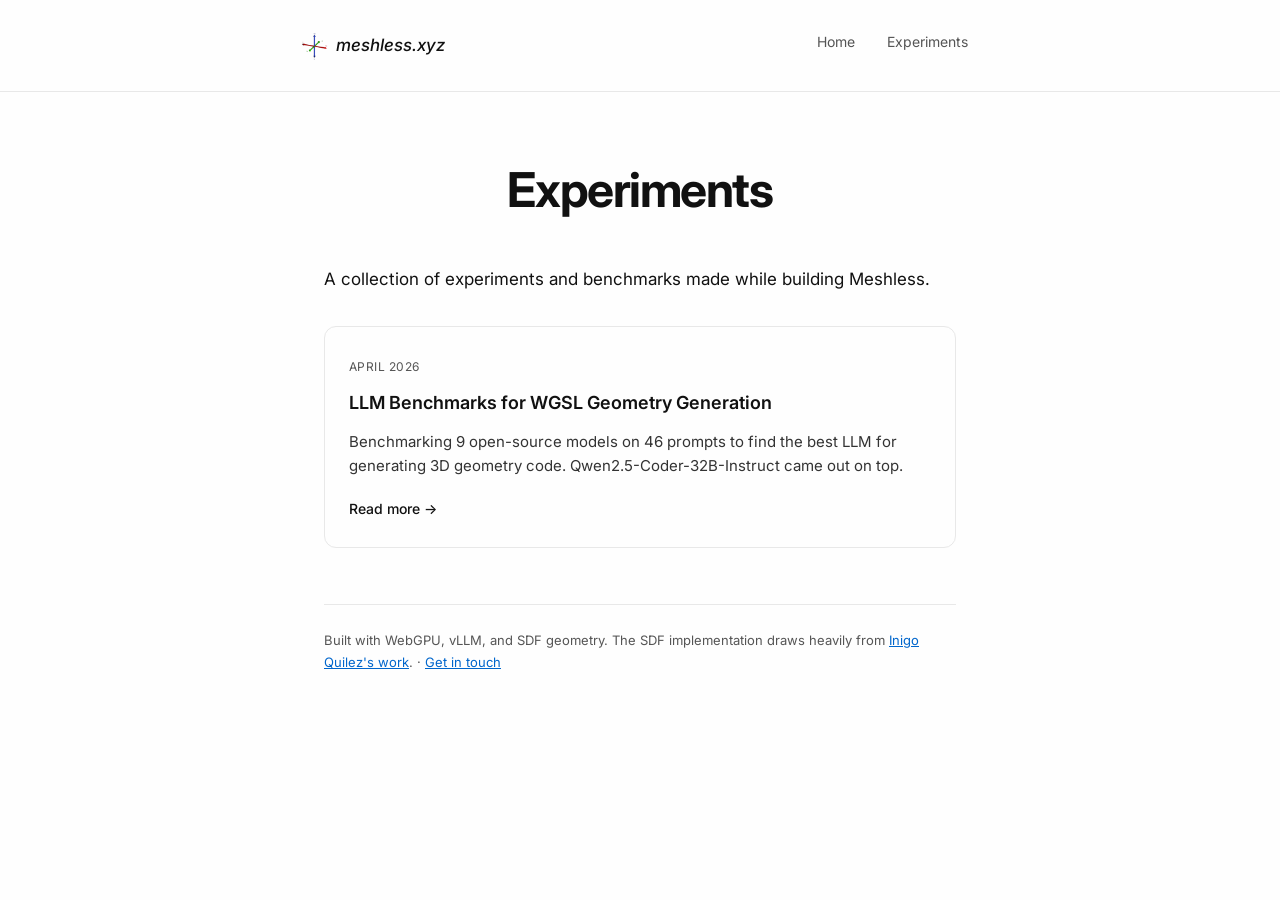
==== experiments.html @ 8c1c2dd7 "Add files via upload" ====
<!DOCTYPE html>
<html lang="en">
<head>
  <meta charset="UTF-8">
  <meta name="viewport" content="width=device-width, initial-scale=1.0">
  <title>Experiments — Meshless</title>
  <link rel="stylesheet" href="styles.css">
  <meta name="description" content="Experiments and benchmarks from the Meshless project">
</head>
<body>
  <nav class="nav">
    <div class="nav-inner">
      <a href="index.html" class="nav-brand"><img src="xyz.png" alt="" class="nav-logo">meshless.xyz</a>
      <ul class="nav-links">
        <li><a href="index.html">Home</a></li>
        <li><a href="experiments.html">Experiments</a></li>
      </ul>
    </div>
  </nav>

  <main class="container">
    <!-- Article Header -->
    <header class="article-header">
      <h1>Experiments</h1>
    </header>

    <p>
      A collection of experiments and benchmarks made while building Meshless.
    </p>

    <div class="experiment-cards">
      <a href="experiments/llm-benchmarks.html" class="experiment-card">
        <span class="card-date">April 2026</span>
        <h3>LLM Benchmarks for WGSL Geometry Generation</h3>
        <p>Benchmarking 9 open-source models on 46 prompts to find the best LLM for generating 3D geometry code. Qwen2.5-Coder-32B-Instruct came out on top.</p>
        <span class="card-link">Read more →</span>
      </a>
    </div>

    <footer>
      <p>Built with WebGPU, vLLM, and SDF geometry. The SDF implementation draws heavily from <a href="https://iquilezles.org/articles/distfunctions/">Inigo Quilez's work</a>. · <a href="mailto:op.oliv17@gmail.com">Get in touch</a></p>
    </footer>
  </main>
</body>
</html>
---- styles.css ----
/* Base */
@import url('https://fonts.googleapis.com/css2?family=Inter:wght@400;500;600;700&display=swap');

:root {
  --bg: #fefefe;
  --text: #111;
  --text-muted: #333;
  --text-light: #555;
  --accent: #0066cc;
  --link: #0066cc;
  --border: #e8e8e8;
  --code-bg: #f6f6f6;
  --highlight: #fff8e6;
}

* {
  margin: 0;
  padding: 0;
  box-sizing: border-box;
}

html {
  scroll-behavior: smooth;
}

body {
  font-family: 'Inter', Helvetica, Arial, sans-serif;
  background: var(--bg);
  color: var(--text);
  line-height: 1.7;
  font-size: 17px;
}

/* Navigation */
.nav {
  position: sticky;
  top: 0;
  background: rgba(254, 254, 254, 0.92);
  backdrop-filter: blur(8px);
  border-bottom: 1px solid var(--border);
  z-index: 100;
  padding: 2px 12px;
}

.nav-inner {
  max-width: 680px;
  margin: 0 auto;
  display: flex;
  align-items: center;
  justify-content: space-between;
}

.nav-brand {
  font-style: italic;
  font-size: 17px;
  color: var(--text);
  text-decoration: none;
  font-weight: 500;
  display: flex;
  align-items: center;
  gap: 8px;
}

.nav-logo {
  width: 28px;
  height: 28px;
  border-radius: 5px;
}

.nav-links {
  display: flex;
  gap: 8px;
  list-style: none;
  align-items: center;
  padding-top: 10px;
}

.nav-links a {
  color: var(--text-light);
  text-decoration: none;
  font-size: 14px;
  padding: 6px 12px;
  border-radius: 5px;
  transition: all 0.15s ease;
}

.nav-links a:hover {
  color: var(--text);
  background: var(--code-bg);
}

/* Main content */
.container {
  max-width: 680px;
  margin: 0 auto;
  padding: 48px 24px 100px;
}

/* Article header */
.article-header {
  text-align: center;
  margin-bottom: 48px;
  padding-top: 24px;
}

.article-tagline {
  font-size: 14px;
  color: var(--text-light);
  text-transform: uppercase;
  letter-spacing: 0.08em;
  margin-bottom: 12px;
}

.article-header h1 {
  font-size: 48px;
  font-weight: 700;
  letter-spacing: -0.03em;
  line-height: 1.1;
}

/* Demo image */
.demo-figure {
  margin: 0 0 48px;
}

.demo-figure img {
  width: 100%;
  max-width: 600px;
  display: block;
  margin: 0 auto;
  border-radius: 8px;
}

.demo-caption {
  font-size: 13px;
  color: var(--text-light);
  text-align: center;
  margin-top: 12px;
}

/* Sections */
section {
  margin-bottom: 56px;
}

section h2 {
  font-size: 24px;
  font-weight: 700;
  margin: 0 0 24px;
  letter-spacing: -0.01em;
}

section h3 {
  font-size: 18px;
  font-weight: 600;
  margin: 32px 0 16px;
  color: var(--text);
}

section p {
  margin-bottom: 20px;
  color: var(--text-muted);
}

/* Flow diagram */
.flow-diagram {
  text-align: center;
  margin: 28px 0;
  padding: 32px 24px;
  background: var(--code-bg);
  border-radius: 12px;
}

.flow-diagram p {
  margin: 0;
  color: var(--text);
  font-size: 15px;
}

.flow-diagram .flow-prompt {
  font-style: italic;
  color: var(--text-muted);
  font-size: 16px;
}

.flow-diagram .arrow {
  display: block;
  font-size: 18px;
  color: #ccc;
  margin: 16px 0;
  line-height: 1;
}

/* Lists */
ul, ol {
  margin: 16px 0 24px 20px;
  color: var(--text-muted);
}

li {
  margin-bottom: 10px;
  line-height: 1.6;
}

/* Code blocks */
pre {
  background: #2d2d2d;
  border-radius: 8px;
  padding: 20px;
  overflow-x: auto;
  font-size: 13px;
  line-height: 1.6;
  margin: 24px 0;
}

pre code {
  color: #e6e6e6;
}

code {
  font-family: 'SF Mono', 'Fira Code', 'Consolas', monospace;
}

:not(pre) > code {
  background: var(--code-bg);
  padding: 3px 6px;
  border-radius: 4px;
  font-size: 15px;
}

/* Tables */
.table-wrapper {
  margin: 24px 0;
  overflow-x: auto;
}

table {
  width: 100%;
  border-collapse: collapse;
  font-size: 13px;
}

th, td {
  padding: 12px 12px;
  text-align: left;
}

th {
  font-weight: 600;
  color: var(--text);
  border-bottom: 2px solid var(--border);
  font-size: 12px;
  text-transform: uppercase;
  letter-spacing: 0.02em;
}

td {
  color: var(--text-muted);
  border-bottom: 1px solid var(--border);
}

tr:last-child td {
  border-bottom: none;
}

tr:hover td {
  background: var(--code-bg);
}

.highlight-row td {
  background: var(--highlight);
  color: var(--text);
  font-weight: 500;
}

/* Roadmap */
.roadmap-phase {
  margin-bottom: 24px;
}

.roadmap-phase h4 {
  font-size: 13px;
  font-weight: 600;
  text-transform: uppercase;
  letter-spacing: 0.04em;
  color: var(--text-light);
  margin-bottom: 12px;
}

.roadmap-list {
  list-style: none;
  margin-left: 0;
}

.roadmap-list li {
  padding: 8px 0 8px 28px;
  position: relative;
  color: var(--text-muted);
}

.roadmap-list li::before {
  content: '';
  position: absolute;
  left: 0;
  top: 13px;
  width: 16px;
  height: 16px;
  border: 2px solid var(--border);
  border-radius: 4px;
}

.roadmap-list li.done {
  color: var(--text);
}

.roadmap-list li.done::before {
  background: var(--accent);
  border-color: var(--accent);
  background-image: url("data:image/svg+xml,%3Csvg xmlns='http://www.w3.org/2000/svg' width='10' height='10' viewBox='0 0 24 24' fill='none' stroke='white' stroke-width='3'%3E%3Cpolyline points='20 6 9 17 4 12'%3E%3C/polyline%3E%3C/svg%3E");
  background-repeat: no-repeat;
  background-position: center;
}

/* CTA */
.cta {
  margin: 56px 0;
  padding: 40px 32px;
  background: var(--code-bg);
  border-radius: 12px;
  text-align: center;
}

.cta p {
  color: var(--text);
  margin-bottom: 24px;
  font-size: 16px;
}

.cta-buttons {
  display: flex;
  gap: 12px;
  justify-content: center;
  flex-wrap: wrap;
}

.btn {
  display: inline-flex;
  align-items: center;
  gap: 8px;
  padding: 12px 24px;
  border-radius: 8px;
  font-size: 14px;
  font-weight: 600;
  text-decoration: none;
  transition: all 0.15s ease;
}

.btn-primary {
  background: var(--text);
  color: white;
}

.btn-primary:hover {
  opacity: 0.85;
  text-decoration: none;
}

.btn-secondary {
  background: white;
  color: var(--text);
  border: 1px solid var(--border);
}

.btn-secondary:hover {
  border-color: var(--text-muted);
  text-decoration: none;
}

/* Footer */
footer {
  margin-top: 56px;
  padding-top: 24px;
  border-top: 1px solid var(--border);
}

footer p {
  font-size: 13px;
  color: var(--text-light);
}

/* Links */
a {
  color: var(--link);
}

a:hover {
  text-decoration: underline;
}

/* Benchmarks link */
.benchmarks-link {
  background: var(--code-bg);
  padding: 20px 24px;
  border-radius: 8px;
  margin: 24px 0;
}

/* Experiment cards */
.experiment-cards {
  margin-top: 32px;
}

.experiment-card {
  display: block;
  padding: 24px;
  border: 1px solid var(--border);
  border-radius: 12px;
  text-decoration: none;
  transition: all 0.15s ease;
  margin-bottom: 16px;
}

.experiment-card:hover {
  border-color: var(--text-muted);
  text-decoration: none;
}

.experiment-card:hover .card-link {
  color: var(--accent);
}

.card-date {
  font-size: 12px;
  color: var(--text-light);
  text-transform: uppercase;
  letter-spacing: 0.04em;
}

.experiment-card h3 {
  font-size: 18px;
  font-weight: 600;
  color: var(--text);
  margin: 8px 0 12px;
}

.experiment-card p {
  color: var(--text-muted);
  margin: 0 0 16px;
  font-size: 15px;
  line-height: 1.6;
}

.card-link {
  font-size: 14px;
  font-weight: 500;
  color: var(--text);
}

/* Back link */
.back-link {
  margin-top: 40px;
  padding-top: 24px;
  border-top: 1px solid var(--border);
}

.back-link a {
  font-size: 14px;
  color: var(--text-muted);
}

/* Responsive */
@media (max-width: 640px) {
  .article-header h1 {
    font-size: 36px;
  }

  .article-tagline {
    font-size: 12px;
  }

  section h2 {
    font-size: 22px;
  }

  table {
    font-size: 12px;
  }

  th, td {
    padding: 10px 8px;
  }

  pre {
    font-size: 12px;
    padding: 16px;
  }

  .cta {
    padding: 28px 20px;
  }
}
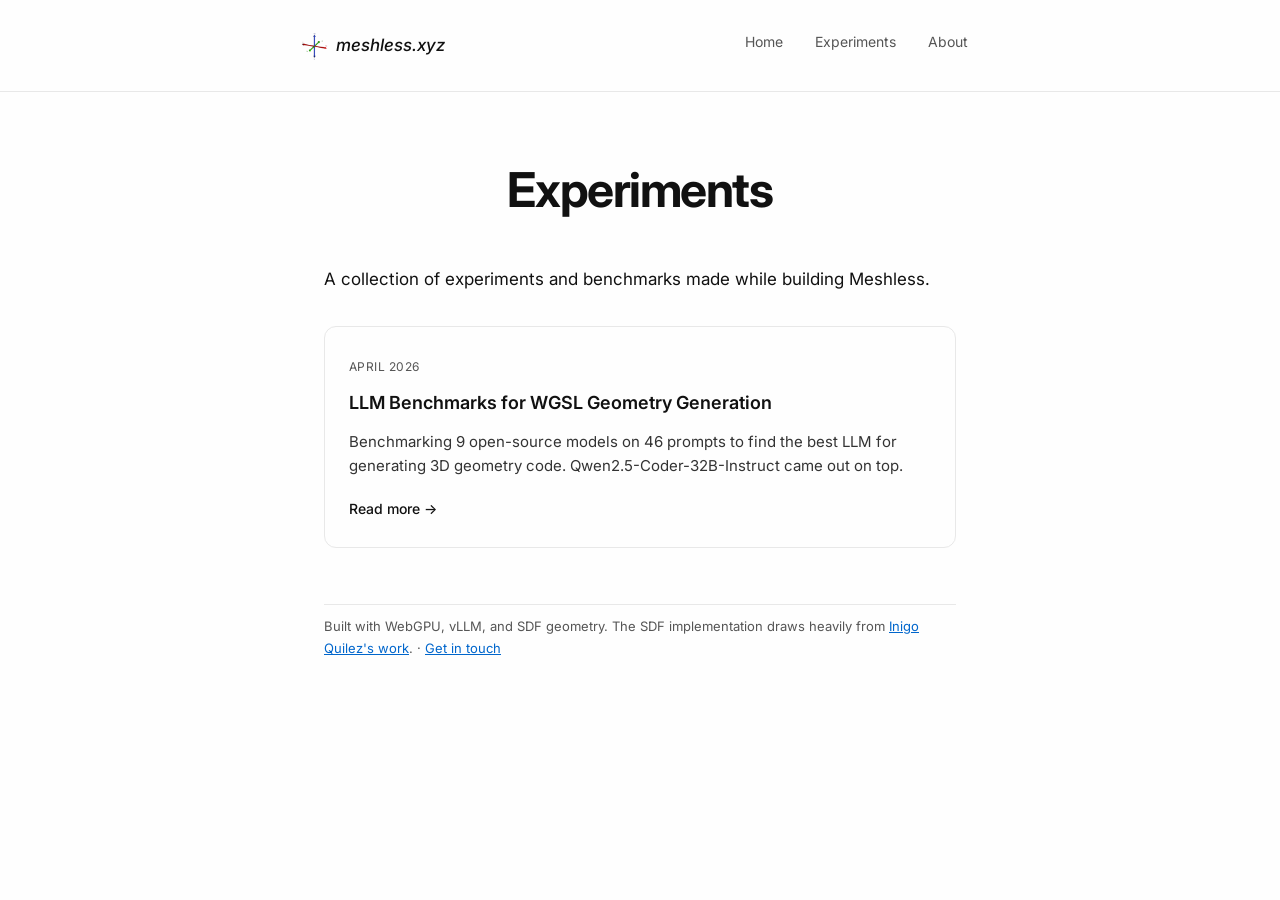
==== commit 8bc92fb7: "Favicon" ====
--- a/experiments.html
+++ b/experiments.html
@@ -3,6 +3,7 @@
 <head>
   <meta charset="UTF-8">
   <meta name="viewport" content="width=device-width, initial-scale=1.0">
+  <link rel="icon" href="xyz.png" type="image/png">
   <title>Experiments — Meshless</title>
   <link rel="stylesheet" href="styles.css">
   <meta name="description" content="Experiments and benchmarks from the Meshless project">
@@ -14,6 +15,7 @@
       <ul class="nav-links">
         <li><a href="index.html">Home</a></li>
         <li><a href="experiments.html">Experiments</a></li>
+        <li><a href="about.html">About</a></li>
       </ul>
     </div>
   </nav>
--- a/styles.css
+++ b/styles.css
@@ -93,7 +93,7 @@
 .container {
   max-width: 680px;
   margin: 0 auto;
-  padding: 48px 24px 100px;
+  padding: 48px 24px 32px;
 }
 
 /* Article header */
@@ -123,9 +123,10 @@
   margin: 0 0 48px;
 }
 
-.demo-figure img {
+.demo-figure img,
+.demo-figure video {
   width: 100%;
-  max-width: 600px;
+  max-width: 100%;
   display: block;
   margin: 0 auto;
   border-radius: 8px;
@@ -160,6 +161,68 @@
 section p {
   margin-bottom: 20px;
   color: var(--text-muted);
+}
+
+#intro {
+  background: var(--code-bg);
+  padding: 20px 22px;
+  border-radius: 8px;
+  color: var(--text);
+}
+
+#intro p {
+  font-style: italic;
+}
+
+.intro-outro {
+  margin-top: 28px;
+  padding-top: 24px;
+  border-top: 1px solid var(--border);
+  text-align: center;
+}
+
+#intro .intro-outro p {
+  font-style: normal;
+  font-weight: 700;
+  color: var(--text);
+  max-width: 36em;
+  margin-left: auto;
+  margin-right: auto;
+  margin-bottom: 20px;
+}
+
+.problem-graph {
+  width: 100%;
+  max-width: 100%;
+  display: block;
+  margin: 0 0 24px;
+  border-radius: 10px;
+}
+
+.vase-figure {
+  margin: 0 0 24px;
+}
+
+.vase-example {
+  width: 100%;
+  max-width: 100%;
+  display: block;
+  margin: 0;
+  border-radius: 10px;
+}
+
+.vase-caption {
+  font-size: 13px;
+  line-height: 1.45;
+  font-weight: 400;
+  font-style: italic;
+  color: var(--text-light);
+  text-align: center;
+  margin-top: 10px;
+  max-width: 34em;
+  margin-left: auto;
+  margin-right: auto;
+  letter-spacing: 0.01em;
 }
 
 /* Flow diagram */
@@ -321,21 +384,7 @@
   background-position: center;
 }
 
-/* CTA */
-.cta {
-  margin: 56px 0;
-  padding: 40px 32px;
-  background: var(--code-bg);
-  border-radius: 12px;
-  text-align: center;
-}
-
-.cta p {
-  color: var(--text);
-  margin-bottom: 24px;
-  font-size: 16px;
-}
-
+/* CTA (in-page button row; also used in About Me outro) */
 .cta-buttons {
   display: flex;
   gap: 12px;
@@ -379,13 +428,44 @@
 /* Footer */
 footer {
   margin-top: 56px;
-  padding-top: 24px;
+  padding-top: 10px;
   border-top: 1px solid var(--border);
 }
 
 footer p {
   font-size: 13px;
   color: var(--text-light);
+}
+
+.site-footer {
+  display: flex;
+  flex-wrap: wrap;
+  align-items: center;
+  justify-content: space-between;
+  gap: 12px;
+}
+
+.site-footer > p {
+  margin: 0;
+  flex: 1 1 12rem;
+}
+
+.footer-linkedin {
+  display: inline-flex;
+  color: var(--text-light);
+  text-decoration: none;
+  opacity: 0.85;
+  transition: color 0.15s ease, opacity 0.15s ease;
+}
+
+.footer-linkedin:hover {
+  color: var(--accent);
+  opacity: 1;
+  text-decoration: none;
+}
+
+.footer-linkedin svg {
+  display: block;
 }
 
 /* Links */
@@ -495,7 +575,12 @@
     padding: 16px;
   }
 
-  .cta {
-    padding: 28px 20px;
+  #intro {
+    padding: 18px 16px;
+  }
+
+  .intro-outro {
+    padding-top: 20px;
+    margin-top: 22px;
   }
 }
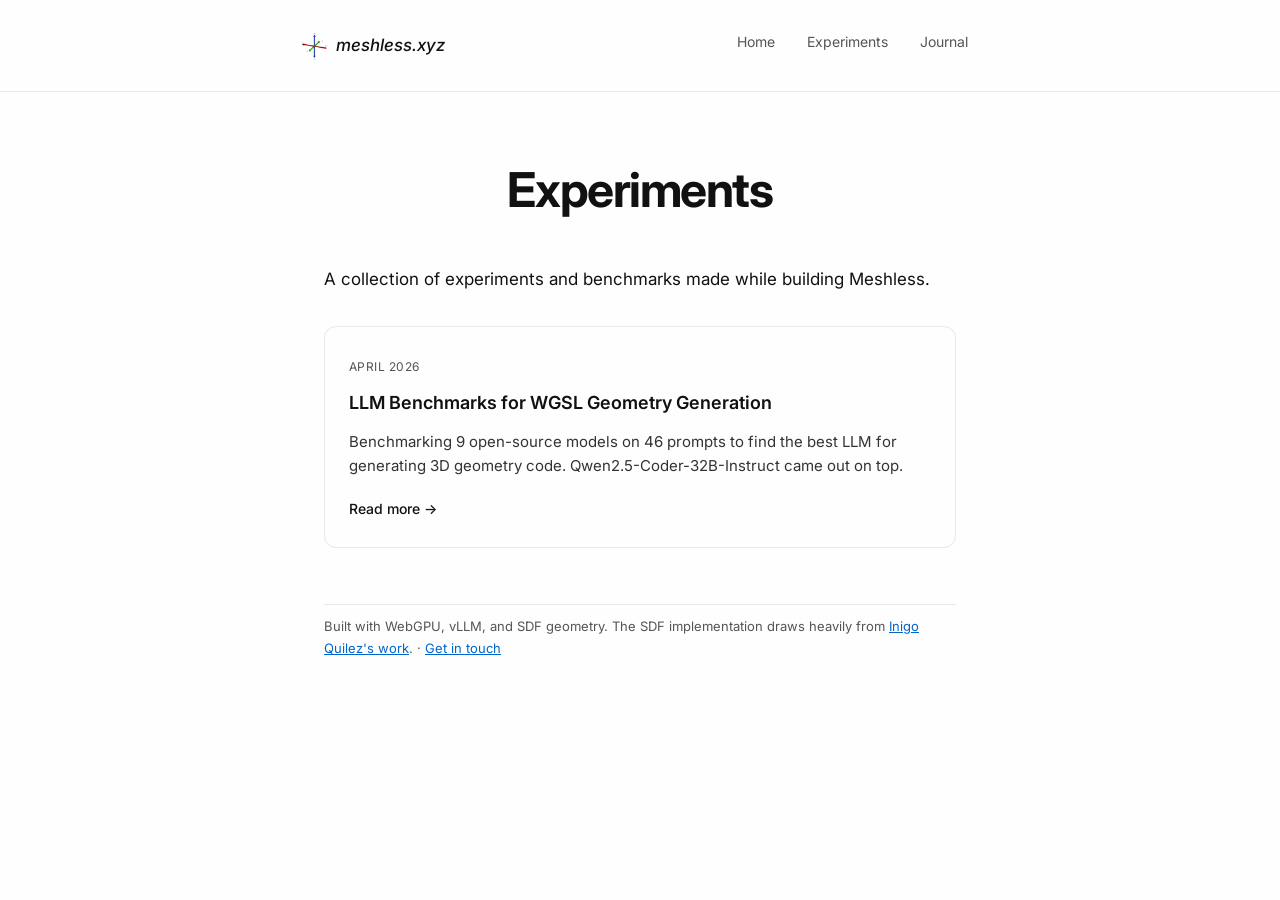
==== commit ff22163e: "Added notes" ====
--- a/experiments.html
+++ b/experiments.html
@@ -15,7 +15,7 @@
       <ul class="nav-links">
         <li><a href="index.html">Home</a></li>
         <li><a href="experiments.html">Experiments</a></li>
-        <li><a href="about.html">About</a></li>
+        <li><a href="https://notes.meshless.xyz">Journal</a></li>
       </ul>
     </div>
   </nav>
